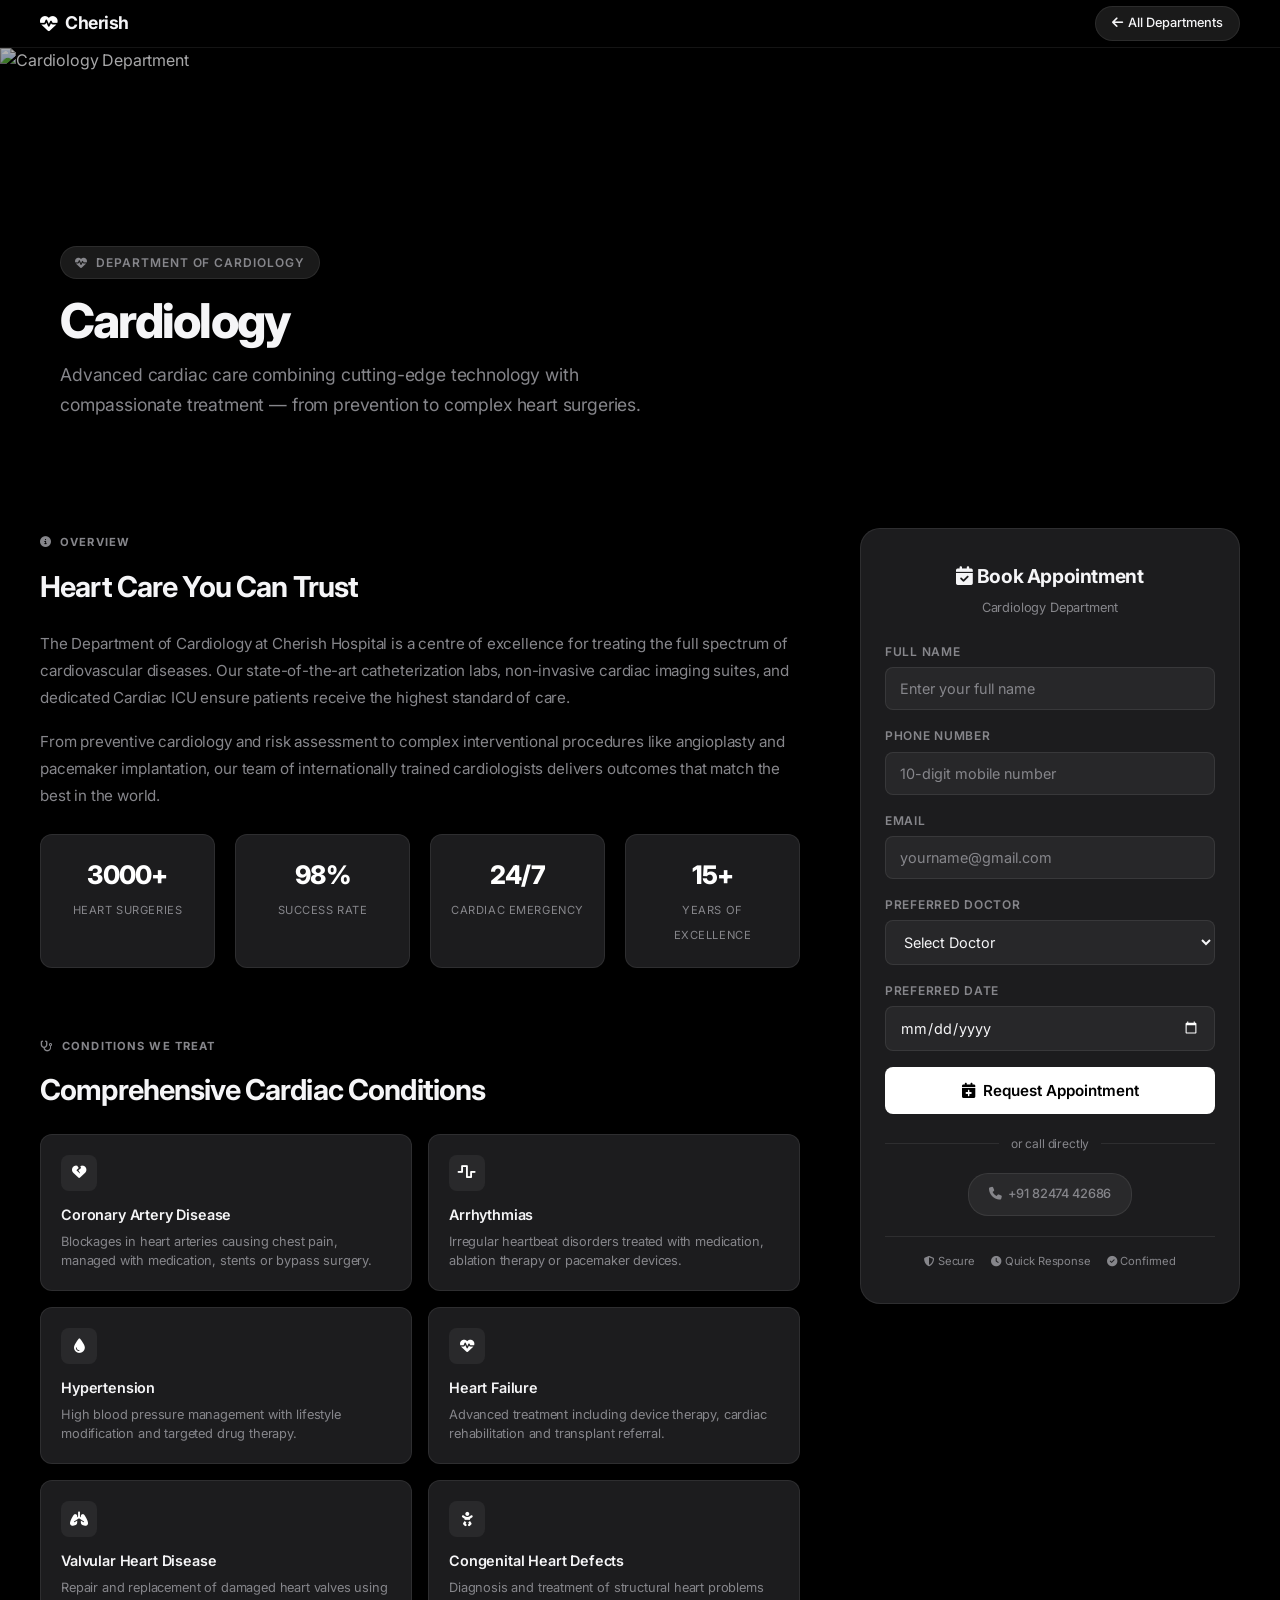
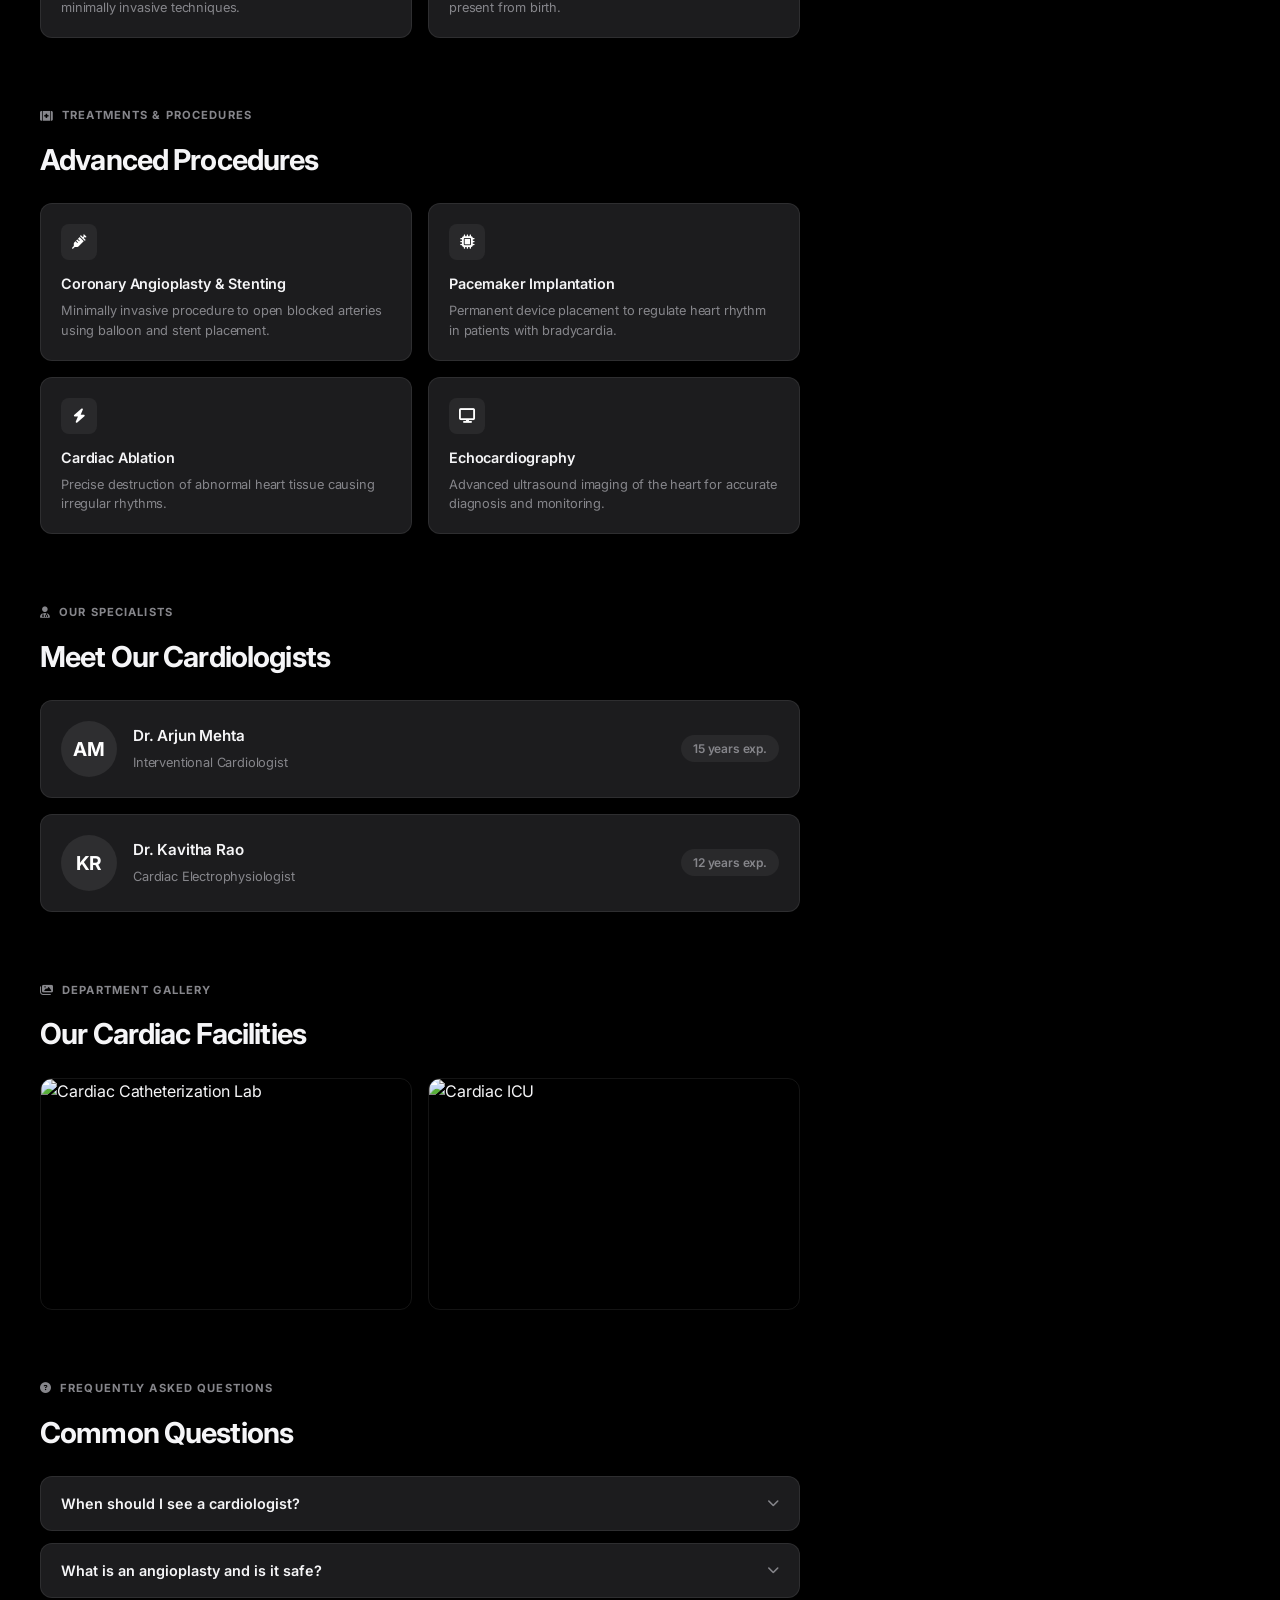
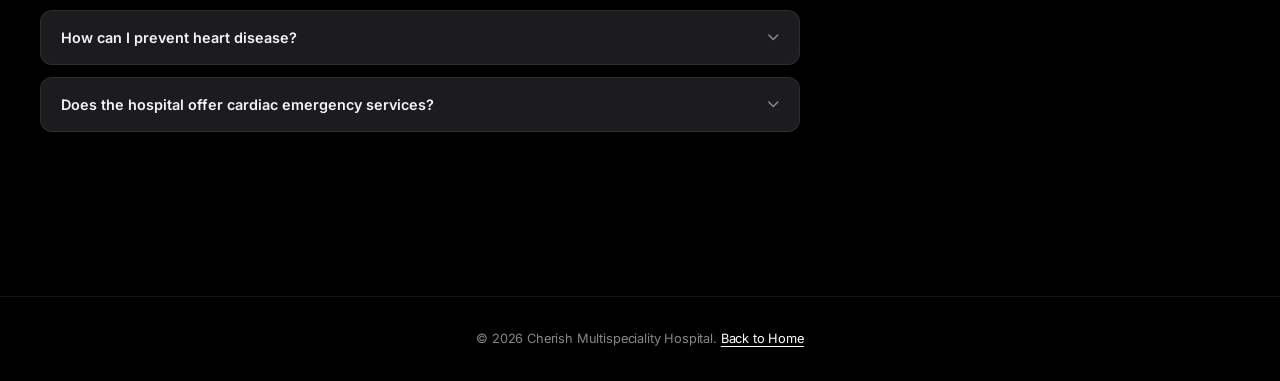
==== departments/cardiology.html @ f90f2aa4 "Cherish Multispeciality Hospital - Complete patient portal with OTP booking" ====
<!DOCTYPE html>
<html lang="en">
<head>
    <meta charset="UTF-8">
    <meta name="viewport" content="width=device-width, initial-scale=1.0">
    <title>Cardiology — Cherish Multispeciality Hospital</title>
    <meta name="description" content="Expert cardiac care with advanced diagnostics, interventional procedures and cardiac surgery at Cherish Hospital.">
    <link rel="preconnect" href="https://fonts.googleapis.com">
    <link rel="preconnect" href="https://fonts.gstatic.com" crossorigin>
    <link href="https://fonts.googleapis.com/css2?family=Inter:wght@300;400;500;600;700;800&display=swap" rel="stylesheet">
    <link rel="stylesheet" href="https://cdnjs.cloudflare.com/ajax/libs/font-awesome/6.5.1/css/all.min.css">
    <link rel="stylesheet" href="../dept-style.css">
</head>
<body>

    <!-- NAV -->
    <nav class="dept-nav">
        <a href="../index.html" class="nav-logo"><i class="fa-solid fa-heart-pulse"></i><span>Cherish</span></a>
        <a href="../index.html#departments" class="nav-back"><i class="fa-solid fa-arrow-left"></i> All Departments</a>
    </nav>

    <!-- HERO -->
    <section class="dept-hero">
        <div class="dept-hero-bg"><img src="https://images.unsplash.com/photo-1623134915831-9dcb66cf9a8e?auto=format&fit=crop&w=1400&q=80" alt="Cardiology Department"></div>
        <div class="dept-hero-overlay"></div>
        <div class="dept-hero-content">
            <div class="dept-hero-tag"><i class="fa-solid fa-heart-pulse"></i> Department of Cardiology</div>
            <h1>Cardiology</h1>
            <p>Advanced cardiac care combining cutting-edge technology with compassionate treatment — from prevention to complex heart surgeries.</p>
        </div>
    </section>

    <!-- BODY: LEFT CONTENT + RIGHT BOOKING -->
    <div class="dept-body">
        <div class="dept-content">

            <!-- OVERVIEW -->
            <div class="dept-section">
                <div class="dept-section-label"><i class="fa-solid fa-circle-info"></i> Overview</div>
                <h2>Heart Care You Can Trust</h2>
                <p>The Department of Cardiology at Cherish Hospital is a centre of excellence for treating the full spectrum of cardiovascular diseases. Our state-of-the-art catheterization labs, non-invasive cardiac imaging suites, and dedicated Cardiac ICU ensure patients receive the highest standard of care.</p>
                <p>From preventive cardiology and risk assessment to complex interventional procedures like angioplasty and pacemaker implantation, our team of internationally trained cardiologists delivers outcomes that match the best in the world.</p>

                <div class="key-stats">
                    <div class="key-stat"><strong>3000+</strong><span>Heart Surgeries</span></div>
                    <div class="key-stat"><strong>98%</strong><span>Success Rate</span></div>
                    <div class="key-stat"><strong>24/7</strong><span>Cardiac Emergency</span></div>
                    <div class="key-stat"><strong>15+</strong><span>Years of Excellence</span></div>
                </div>
            </div>

            <!-- CONDITIONS WE TREAT -->
            <div class="dept-section">
                <div class="dept-section-label"><i class="fa-solid fa-stethoscope"></i> Conditions We Treat</div>
                <h2>Comprehensive Cardiac Conditions</h2>
                <div class="info-grid">
                    <div class="info-card">
                        <div class="info-icon"><i class="fa-solid fa-heart-crack"></i></div>
                        <h4>Coronary Artery Disease</h4>
                        <p>Blockages in heart arteries causing chest pain, managed with medication, stents or bypass surgery.</p>
                    </div>
                    <div class="info-card">
                        <div class="info-icon"><i class="fa-solid fa-wave-square"></i></div>
                        <h4>Arrhythmias</h4>
                        <p>Irregular heartbeat disorders treated with medication, ablation therapy or pacemaker devices.</p>
                    </div>
                    <div class="info-card">
                        <div class="info-icon"><i class="fa-solid fa-droplet"></i></div>
                        <h4>Hypertension</h4>
                        <p>High blood pressure management with lifestyle modification and targeted drug therapy.</p>
                    </div>
                    <div class="info-card">
                        <div class="info-icon"><i class="fa-solid fa-heart-pulse"></i></div>
                        <h4>Heart Failure</h4>
                        <p>Advanced treatment including device therapy, cardiac rehabilitation and transplant referral.</p>
                    </div>
                    <div class="info-card">
                        <div class="info-icon"><i class="fa-solid fa-lungs"></i></div>
                        <h4>Valvular Heart Disease</h4>
                        <p>Repair and replacement of damaged heart valves using minimally invasive techniques.</p>
                    </div>
                    <div class="info-card">
                        <div class="info-icon"><i class="fa-solid fa-baby"></i></div>
                        <h4>Congenital Heart Defects</h4>
                        <p>Diagnosis and treatment of structural heart problems present from birth.</p>
                    </div>
                </div>
            </div>

            <!-- TREATMENTS & PROCEDURES -->
            <div class="dept-section">
                <div class="dept-section-label"><i class="fa-solid fa-kit-medical"></i> Treatments & Procedures</div>
                <h2>Advanced Procedures</h2>
                <div class="info-grid">
                    <div class="info-card">
                        <div class="info-icon"><i class="fa-solid fa-syringe"></i></div>
                        <h4>Coronary Angioplasty & Stenting</h4>
                        <p>Minimally invasive procedure to open blocked arteries using balloon and stent placement.</p>
                    </div>
                    <div class="info-card">
                        <div class="info-icon"><i class="fa-solid fa-microchip"></i></div>
                        <h4>Pacemaker Implantation</h4>
                        <p>Permanent device placement to regulate heart rhythm in patients with bradycardia.</p>
                    </div>
                    <div class="info-card">
                        <div class="info-icon"><i class="fa-solid fa-bolt"></i></div>
                        <h4>Cardiac Ablation</h4>
                        <p>Precise destruction of abnormal heart tissue causing irregular rhythms.</p>
                    </div>
                    <div class="info-card">
                        <div class="info-icon"><i class="fa-solid fa-display"></i></div>
                        <h4>Echocardiography</h4>
                        <p>Advanced ultrasound imaging of the heart for accurate diagnosis and monitoring.</p>
                    </div>
                </div>
            </div>

            <!-- OUR DOCTORS -->
            <div class="dept-section">
                <div class="dept-section-label"><i class="fa-solid fa-user-doctor"></i> Our Specialists</div>
                <h2>Meet Our Cardiologists</h2>
                <div class="doctors-list">
                    <div class="doctor-row">
                        <div class="doctor-avatar">AM</div>
                        <div class="doctor-info">
                            <h4>Dr. Arjun Mehta</h4>
                            <p>Interventional Cardiologist</p>
                        </div>
                        <span class="doctor-exp">15 years exp.</span>
                    </div>
                    <div class="doctor-row">
                        <div class="doctor-avatar">KR</div>
                        <div class="doctor-info">
                            <h4>Dr. Kavitha Rao</h4>
                            <p>Cardiac Electrophysiologist</p>
                        </div>
                        <span class="doctor-exp">12 years exp.</span>
                    </div>
                </div>
            </div>

            <!-- GALLERY -->
            <div class="dept-section">
                <div class="dept-section-label"><i class="fa-solid fa-images"></i> Department Gallery</div>
                <h2>Our Cardiac Facilities</h2>
                <div class="dept-gallery">
                    <img src="https://images.unsplash.com/photo-1612349317150-e413f6a5b16d?auto=format&fit=crop&w=600&q=80" alt="Cardiac Catheterization Lab" loading="lazy">
                    <img src="https://images.unsplash.com/photo-1612276529731-4b21494e6d71?auto=format&fit=crop&w=600&q=80" alt="Cardiac ICU" loading="lazy">
                </div>
            </div>

            <!-- FAQ -->
            <div class="dept-section">
                <div class="dept-section-label"><i class="fa-solid fa-circle-question"></i> Frequently Asked Questions</div>
                <h2>Common Questions</h2>
                <div class="faq-list">
                    <div class="faq-item">
                        <button class="faq-question" onclick="this.parentElement.classList.toggle('open')">When should I see a cardiologist? <i class="fa-solid fa-chevron-down"></i></button>
                        <div class="faq-answer"><p>You should see a cardiologist if you experience chest pain, shortness of breath, dizziness, irregular heartbeat, or have risk factors like diabetes, high blood pressure, or a family history of heart disease.</p></div>
                    </div>
                    <div class="faq-item">
                        <button class="faq-question" onclick="this.parentElement.classList.toggle('open')">What is an angioplasty and is it safe? <i class="fa-solid fa-chevron-down"></i></button>
                        <div class="faq-answer"><p>Angioplasty is a minimally invasive procedure to open blocked coronary arteries. It has a very high success rate (over 95%) and most patients go home within 24-48 hours.</p></div>
                    </div>
                    <div class="faq-item">
                        <button class="faq-question" onclick="this.parentElement.classList.toggle('open')">How can I prevent heart disease? <i class="fa-solid fa-chevron-down"></i></button>
                        <div class="faq-answer"><p>Regular exercise, a balanced diet, maintaining a healthy weight, avoiding smoking, managing stress, and regular health check-ups are the key pillars of heart disease prevention.</p></div>
                    </div>
                    <div class="faq-item">
                        <button class="faq-question" onclick="this.parentElement.classList.toggle('open')">Does the hospital offer cardiac emergency services? <i class="fa-solid fa-chevron-down"></i></button>
                        <div class="faq-answer"><p>Yes, our cardiac emergency services run 24/7 with a dedicated cardiac ICU, on-call interventional cardiologists, and door-to-balloon time under 60 minutes.</p></div>
                    </div>
                </div>
            </div>

        </div>

        <!-- STICKY BOOKING WIDGET -->
        <aside class="dept-booking">
            <div class="booking-widget">
                <div class="booking-widget-header">
                    <h3><i class="fa-solid fa-calendar-check"></i> Book Appointment</h3>
                    <p>Cardiology Department</p>
                </div>
                <div class="bw-field">
                    <label for="bw-name">Full Name</label>
                    <input type="text" id="bw-name" placeholder="Enter your full name">
                </div>
                <div class="bw-field">
                    <label for="bw-phone">Phone Number</label>
                    <input type="tel" id="bw-phone" placeholder="10-digit mobile number" maxlength="10">
                </div>
                <div class="bw-field">
                    <label for="bw-email">Email</label>
                    <input type="email" id="bw-email" placeholder="yourname@gmail.com">
                </div>
                <div class="bw-field">
                    <label for="bw-doctor">Preferred Doctor</label>
                    <select id="bw-doctor">
                        <option value="">Select Doctor</option>
                        <option value="Dr. Arjun Mehta">Dr. Arjun Mehta — Interventional Cardiologist</option>
                        <option value="Dr. Kavitha Rao">Dr. Kavitha Rao — Cardiac Electrophysiologist</option>
                    </select>
                </div>
                <div class="bw-field">
                    <label for="bw-date">Preferred Date</label>
                    <input type="date" id="bw-date">
                </div>
                <button class="bw-submit" onclick="alert('Thank you! Our team will call you within 30 minutes to confirm your appointment.')">
                    <i class="fa-solid fa-calendar-plus"></i> Request Appointment
                </button>
                <div class="bw-divider">or call directly</div>
                <div class="bw-contact">
                    <a href="tel:+918247442686"><i class="fa-solid fa-phone"></i> +91 82474 42686</a>
                </div>
                <div class="bw-trust">
                    <span><i class="fa-solid fa-shield-halved"></i> Secure</span>
                    <span><i class="fa-solid fa-clock"></i> Quick Response</span>
                    <span><i class="fa-solid fa-check-circle"></i> Confirmed</span>
                </div>
            </div>
        </aside>
    </div>

    <!-- FOOTER -->
    <footer class="dept-footer">
        <p>&copy; 2026 Cherish Multispeciality Hospital. <a href="../index.html">Back to Home</a></p>
    </footer>

</body>
</html>
---- dept-style.css ----
/* ================================================
   DEPARTMENT PAGE STYLES
   Shared across all department sub-pages
   ================================================ */

/* ---------- RESET & VARS (inherit from main) ---------- */
*,*::before,*::after{box-sizing:border-box;margin:0;padding:0}
:root {
    --primary: #000;
    --primary-light: #111;
    --card-bg: #1c1c1e;
    --card-bg-hover: #2c2c2e;
    --text: #f5f5f7;
    --text-muted: #86868b;
    --accent: #ffffff;
    --blue-accent: #0071e3;
    --glass-bg: rgba(255,255,255,0.05);
    --glass-border: rgba(255,255,255,0.08);
    --radius: 20px;
    --radius-sm: 12px;
    --radius-xs: 8px;
    --shadow-lg: 0 24px 48px rgba(0,0,0,0.4);
    --transition: 0.3s cubic-bezier(.4,0,.2,1);
    --font-body: 'Inter', -apple-system, system-ui, sans-serif;
    --nav-height: 48px;
}

html { scroll-behavior: smooth; }
body {
    font-family: var(--font-body);
    background: var(--primary);
    color: var(--text);
    line-height: 1.6;
    letter-spacing: -0.01em;
    -webkit-font-smoothing: antialiased;
    overflow-x: hidden;
}

a { color: inherit; text-decoration: none; }
img { max-width: 100%; display: block; }
button { cursor: pointer; font-family: inherit; }

/* ---------- NAVBAR ---------- */
.dept-nav {
    position: fixed;
    top: 0; left: 0; right: 0;
    height: var(--nav-height);
    background: rgba(0,0,0,0.85);
    backdrop-filter: saturate(180%) blur(20px);
    -webkit-backdrop-filter: saturate(180%) blur(20px);
    border-bottom: 1px solid var(--glass-border);
    z-index: 1000;
    display: flex;
    align-items: center;
    padding: 0 40px;
}

.dept-nav .nav-logo {
    display: flex;
    align-items: center;
    gap: 8px;
    font-size: 1.1rem;
    font-weight: 700;
    color: var(--text);
    letter-spacing: -0.03em;
}

.dept-nav .nav-logo i { color: #fff; }

.nav-back {
    margin-left: auto;
    display: flex;
    align-items: center;
    gap: 6px;
    padding: 6px 16px;
    border-radius: 20px;
    background: rgba(255,255,255,0.1);
    border: 1px solid var(--glass-border);
    color: var(--text);
    font-size: 0.8rem;
    font-weight: 500;
    transition: all var(--transition);
}

.nav-back:hover {
    background: #fff;
    color: #000;
    border-color: #fff;
}

/* ---------- HERO BANNER ---------- */
.dept-hero {
    position: relative;
    height: 420px;
    display: flex;
    align-items: flex-end;
    margin-top: var(--nav-height);
    overflow: hidden;
}

.dept-hero-bg {
    position: absolute;
    inset: 0;
}

.dept-hero-bg img {
    width: 100%; height: 100%;
    object-fit: cover;
    object-position: center;
}

.dept-hero-overlay {
    position: absolute;
    inset: 0;
    background: linear-gradient(to top, #000 5%, rgba(0,0,0,0.55) 50%, rgba(0,0,0,0.3) 100%);
}

.dept-hero-content {
    position: relative;
    z-index: 2;
    padding: 0 60px 48px;
    max-width: 800px;
}

.dept-hero-tag {
    display: inline-flex;
    align-items: center;
    gap: 8px;
    padding: 6px 14px;
    background: rgba(255,255,255,0.1);
    border: 1px solid var(--glass-border);
    border-radius: 20px;
    font-size: 0.75rem;
    font-weight: 600;
    color: var(--text-muted);
    text-transform: uppercase;
    letter-spacing: 0.08em;
    margin-bottom: 16px;
}

.dept-hero h1 {
    font-size: 3rem;
    font-weight: 800;
    letter-spacing: -0.04em;
    line-height: 1.1;
    margin-bottom: 12px;
}

.dept-hero p {
    font-size: 1.1rem;
    color: var(--text-muted);
    line-height: 1.7;
    max-width: 600px;
}

/* ---------- MAIN LAYOUT: LEFT CONTENT + RIGHT STICKY BOOKING ---------- */
.dept-body {
    max-width: 1280px;
    margin: 0 auto;
    padding: 60px 40px 100px;
    display: grid;
    grid-template-columns: 1fr 380px;
    gap: 60px;
    align-items: start;
}

/* ----- LEFT: EDUCATION CONTENT ----- */
.dept-content {
    min-width: 0;
}

.dept-section {
    margin-bottom: 64px;
}

.dept-section-label {
    display: inline-flex;
    align-items: center;
    gap: 8px;
    font-size: 0.7rem;
    font-weight: 700;
    text-transform: uppercase;
    letter-spacing: 0.1em;
    color: var(--text-muted);
    margin-bottom: 12px;
}

.dept-section h2 {
    font-size: 1.8rem;
    font-weight: 700;
    letter-spacing: -0.03em;
    margin-bottom: 20px;
    color: var(--text);
}

.dept-section p {
    font-size: 0.95rem;
    color: var(--text-muted);
    line-height: 1.8;
    margin-bottom: 16px;
}

/* Info Grid (conditions, treatments) */
.info-grid {
    display: grid;
    grid-template-columns: 1fr 1fr;
    gap: 16px;
    margin-top: 20px;
}

.info-card {
    background: var(--card-bg);
    border: 1px solid var(--glass-border);
    border-radius: var(--radius-sm);
    padding: 20px;
    transition: all var(--transition);
}

.info-card:hover {
    background: var(--card-bg-hover);
    transform: translateY(-2px);
}

.info-card .info-icon {
    width: 36px; height: 36px;
    border-radius: 8px;
    background: rgba(255,255,255,0.06);
    display: flex;
    align-items: center;
    justify-content: center;
    margin-bottom: 12px;
    font-size: 0.9rem;
    color: #fff;
}

.info-card h4 {
    font-size: 0.9rem;
    font-weight: 600;
    margin-bottom: 6px;
    color: var(--text);
}

.info-card p {
    font-size: 0.8rem;
    color: var(--text-muted);
    line-height: 1.5;
    margin-bottom: 0;
}

/* Doctors List */
.doctors-list {
    display: flex;
    flex-direction: column;
    gap: 16px;
    margin-top: 20px;
}

.doctor-row {
    display: flex;
    align-items: center;
    gap: 16px;
    background: var(--card-bg);
    border: 1px solid var(--glass-border);
    border-radius: var(--radius-sm);
    padding: 20px;
    transition: all var(--transition);
}

.doctor-row:hover {
    background: var(--card-bg-hover);
}

.doctor-avatar {
    width: 56px; height: 56px;
    border-radius: 50%;
    background: rgba(255,255,255,0.08);
    display: flex;
    align-items: center;
    justify-content: center;
    font-size: 1.2rem;
    font-weight: 700;
    color: #fff;
    flex-shrink: 0;
}

.doctor-info h4 {
    font-size: 0.95rem;
    font-weight: 600;
    color: var(--text);
    margin-bottom: 2px;
}

.doctor-info p {
    font-size: 0.8rem;
    color: var(--text-muted);
    margin-bottom: 0;
}

.doctor-exp {
    margin-left: auto;
    padding: 4px 12px;
    background: rgba(255,255,255,0.06);
    border-radius: 20px;
    font-size: 0.75rem;
    font-weight: 600;
    color: var(--text-muted);
    white-space: nowrap;
}

/* Gallery */
.dept-gallery {
    display: grid;
    grid-template-columns: 1fr 1fr;
    gap: 16px;
    margin-top: 20px;
}

.dept-gallery img {
    width: 100%;
    aspect-ratio: 16/10;
    object-fit: cover;
    border-radius: var(--radius-sm);
    border: 1px solid var(--glass-border);
    transition: transform var(--transition);
}

.dept-gallery img:hover { transform: scale(1.02); }

/* Key Stats Row */
.key-stats {
    display: flex;
    gap: 20px;
    margin-top: 24px;
    flex-wrap: wrap;
}

.key-stat {
    flex: 1;
    min-width: 120px;
    text-align: center;
    padding: 20px 16px;
    background: var(--card-bg);
    border: 1px solid var(--glass-border);
    border-radius: var(--radius-sm);
}

.key-stat strong {
    display: block;
    font-size: 1.6rem;
    font-weight: 800;
    color: #fff;
    letter-spacing: -0.03em;
}

.key-stat span {
    font-size: 0.7rem;
    color: var(--text-muted);
    text-transform: uppercase;
    letter-spacing: 0.05em;
}

/* FAQ */
.faq-list {
    display: flex;
    flex-direction: column;
    gap: 12px;
    margin-top: 20px;
}

.faq-item {
    background: var(--card-bg);
    border: 1px solid var(--glass-border);
    border-radius: var(--radius-sm);
    overflow: hidden;
}

.faq-question {
    width: 100%;
    padding: 18px 20px;
    background: none;
    border: none;
    color: var(--text);
    font-size: 0.9rem;
    font-weight: 600;
    text-align: left;
    display: flex;
    justify-content: space-between;
    align-items: center;
    transition: background var(--transition);
}

.faq-question:hover { background: var(--card-bg-hover); }

.faq-question i {
    transition: transform var(--transition);
    font-size: 0.75rem;
    color: var(--text-muted);
}

.faq-item.open .faq-question i { transform: rotate(180deg); }

.faq-answer {
    max-height: 0;
    overflow: hidden;
    transition: max-height 0.4s ease, padding 0.3s ease;
    padding: 0 20px;
}

.faq-item.open .faq-answer {
    max-height: 200px;
    padding: 0 20px 18px;
}

.faq-answer p {
    font-size: 0.85rem;
    color: var(--text-muted);
    line-height: 1.7;
    margin-bottom: 0;
}

/* ----- RIGHT: STICKY BOOKING WIDGET ----- */
.dept-booking {
    position: sticky;
    top: calc(var(--nav-height) + 24px);
}

.booking-widget {
    background: var(--card-bg);
    border: 1px solid var(--glass-border);
    border-radius: var(--radius);
    padding: 32px 24px;
    box-shadow: var(--shadow-lg);
}

.booking-widget-header {
    text-align: center;
    margin-bottom: 24px;
}

.booking-widget-header h3 {
    font-size: 1.2rem;
    font-weight: 700;
    letter-spacing: -0.02em;
    margin-bottom: 6px;
}

.booking-widget-header p {
    font-size: 0.8rem;
    color: var(--text-muted);
}

.bw-field {
    margin-bottom: 16px;
}

.bw-field label {
    display: block;
    font-size: 0.75rem;
    font-weight: 600;
    color: var(--text-muted);
    text-transform: uppercase;
    letter-spacing: 0.06em;
    margin-bottom: 6px;
}

.bw-field input,
.bw-field select {
    width: 100%;
    padding: 12px 14px;
    background: rgba(255,255,255,0.05);
    border: 1px solid var(--glass-border);
    border-radius: var(--radius-xs);
    color: var(--text);
    font-size: 0.9rem;
    font-family: inherit;
    outline: none;
    transition: border-color var(--transition);
    color-scheme: dark;
}

.bw-field input:focus,
.bw-field select:focus {
    border-color: var(--blue-accent);
    box-shadow: 0 0 0 3px rgba(0,113,227,0.15);
}

.bw-field select option {
    background: #1c1c1e;
    color: #f5f5f7;
}

.bw-field input::placeholder { color: var(--text-muted); }

.bw-submit {
    width: 100%;
    padding: 14px;
    background: #fff;
    color: #000;
    border: none;
    border-radius: var(--radius-xs);
    font-size: 0.95rem;
    font-weight: 600;
    display: flex;
    align-items: center;
    justify-content: center;
    gap: 8px;
    transition: all var(--transition);
    margin-top: 8px;
}

.bw-submit:hover {
    background: #e5e5e5;
    transform: translateY(-1px);
}

.bw-divider {
    display: flex;
    align-items: center;
    gap: 12px;
    margin: 20px 0;
    font-size: 0.75rem;
    color: var(--text-muted);
}
.bw-divider::before, .bw-divider::after {
    content: '';
    flex: 1;
    height: 1px;
    background: var(--glass-border);
}

.bw-contact {
    text-align: center;
}

.bw-contact a {
    display: inline-flex;
    align-items: center;
    gap: 6px;
    padding: 10px 20px;
    border-radius: 20px;
    background: rgba(255,255,255,0.06);
    border: 1px solid var(--glass-border);
    font-size: 0.8rem;
    font-weight: 500;
    color: var(--text-muted);
    transition: all var(--transition);
}

.bw-contact a:hover {
    background: rgba(255,255,255,0.12);
    color: #fff;
}

/* Widget trust badges */
.bw-trust {
    display: flex;
    justify-content: center;
    gap: 16px;
    margin-top: 20px;
    padding-top: 16px;
    border-top: 1px solid var(--glass-border);
}

.bw-trust span {
    display: flex;
    align-items: center;
    gap: 4px;
    font-size: 0.7rem;
    color: var(--text-muted);
}

.bw-trust i { font-size: 0.65rem; }

/* ---------- FOOTER STRIP ---------- */
.dept-footer {
    padding: 32px 40px;
    border-top: 1px solid var(--glass-border);
    text-align: center;
}

.dept-footer p {
    font-size: 0.8rem;
    color: var(--text-muted);
}

.dept-footer a {
    color: #fff;
    text-decoration: underline;
    text-underline-offset: 3px;
}

/* ---------- RESPONSIVE ---------- */
@media (max-width: 1024px) {
    .dept-body {
        grid-template-columns: 1fr 340px;
        gap: 40px;
        padding: 40px 24px 80px;
    }
    .dept-hero-content { padding: 0 40px 40px; }
    .dept-hero h1 { font-size: 2.4rem; }
}

@media (max-width: 768px) {
    .dept-nav { padding: 0 20px; }

    .dept-hero { height: 340px; }
    .dept-hero-content { padding: 0 24px 32px; }
    .dept-hero h1 { font-size: 2rem; }
    .dept-hero p { font-size: 0.95rem; }

    .dept-body {
        grid-template-columns: 1fr;
        gap: 40px;
        padding: 32px 20px 60px;
    }

    .dept-booking {
        position: relative;
        top: 0;
    }

    .info-grid { grid-template-columns: 1fr; }
    .dept-gallery { grid-template-columns: 1fr; }
    .key-stats { gap: 12px; }
    .key-stat { min-width: 100px; padding: 16px 12px; }
    .doctor-exp { display: none; }
}

@media (max-width: 480px) {
    .dept-hero { height: 280px; }
    .dept-hero h1 { font-size: 1.6rem; }
    .key-stats { flex-direction: column; }
}
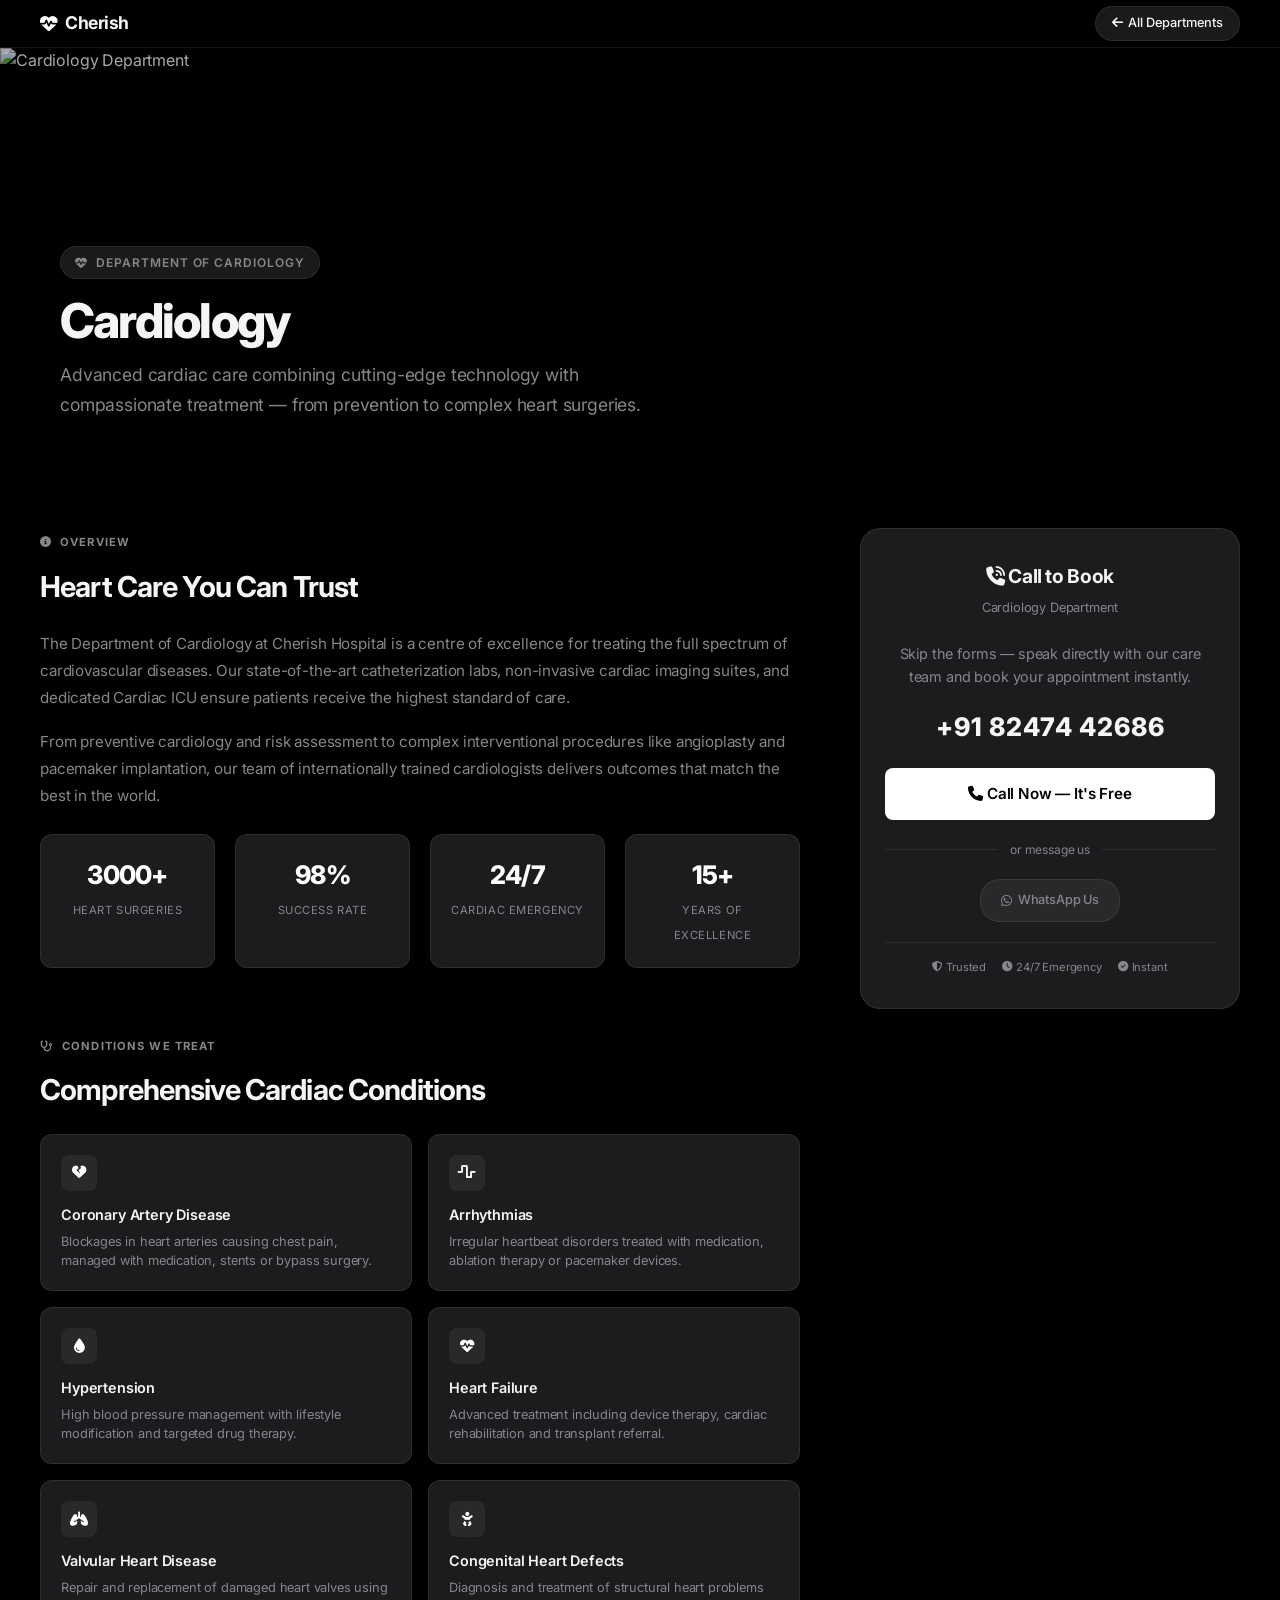
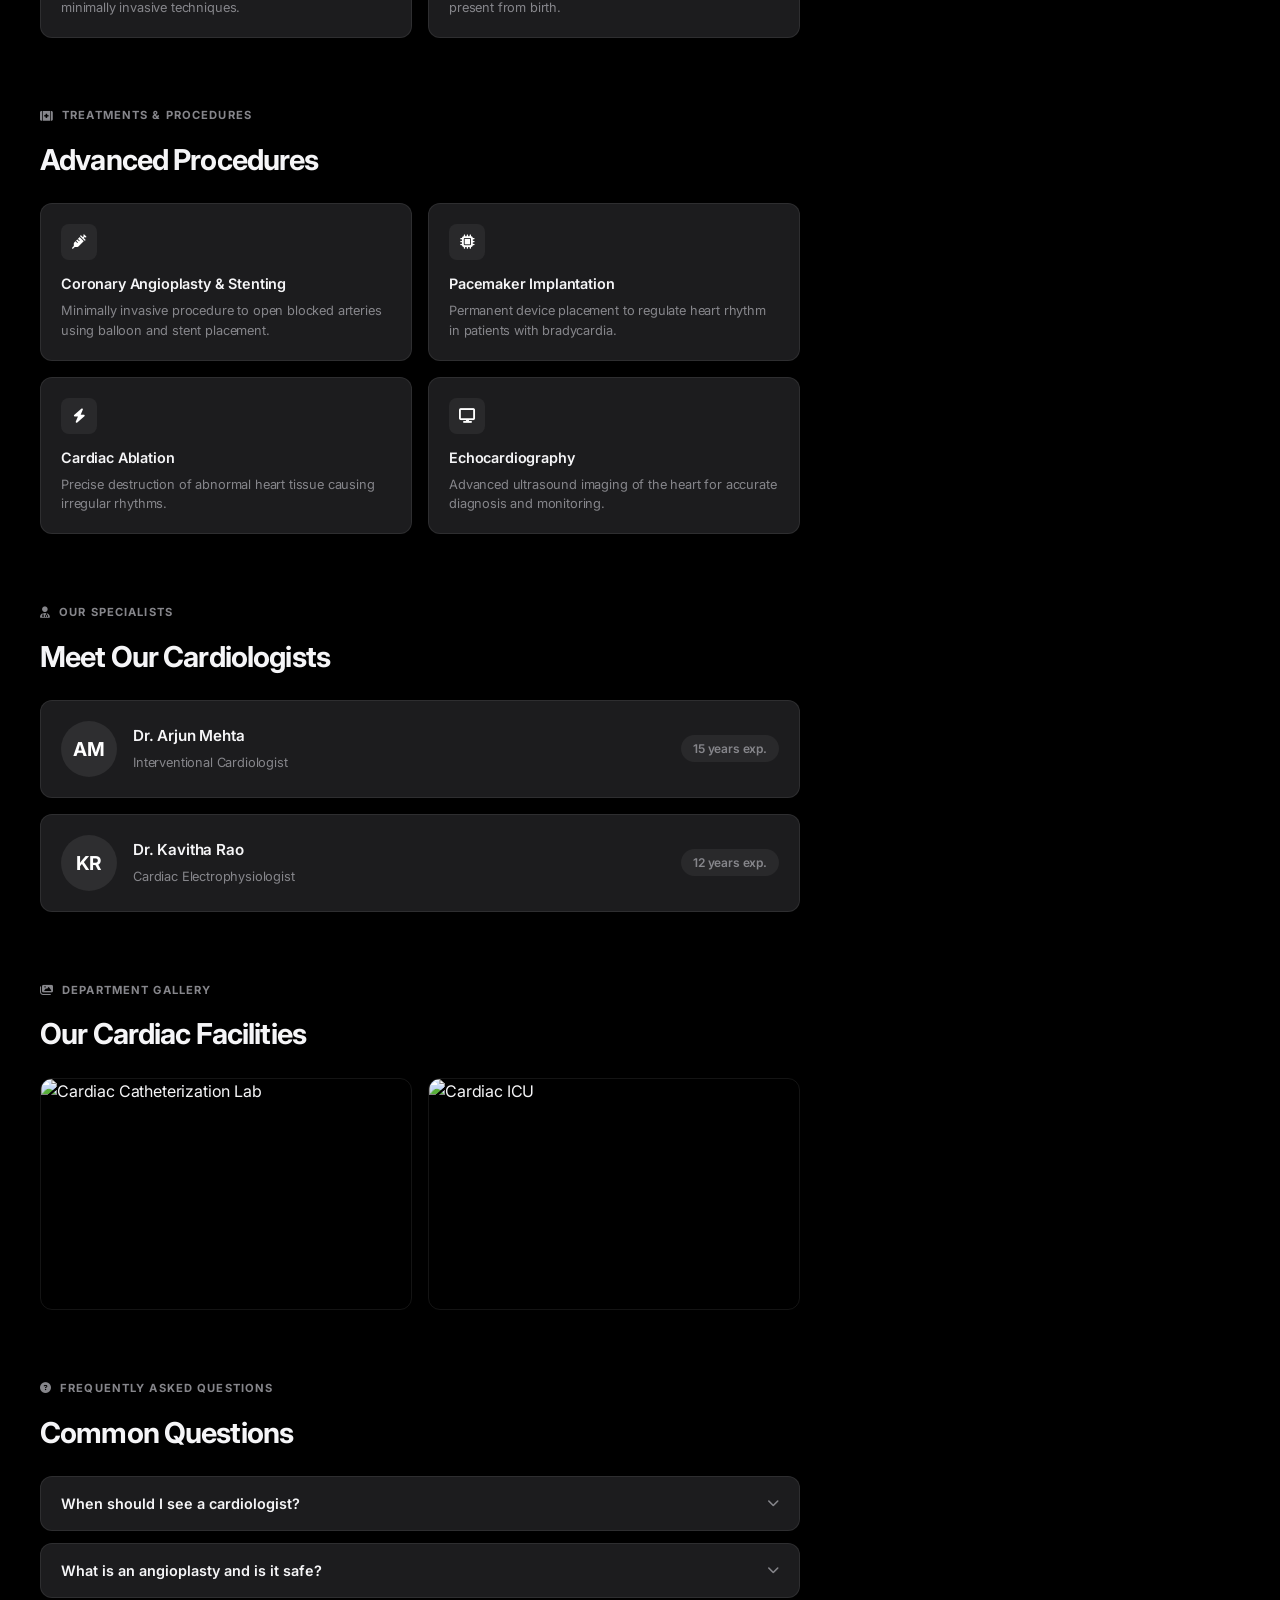
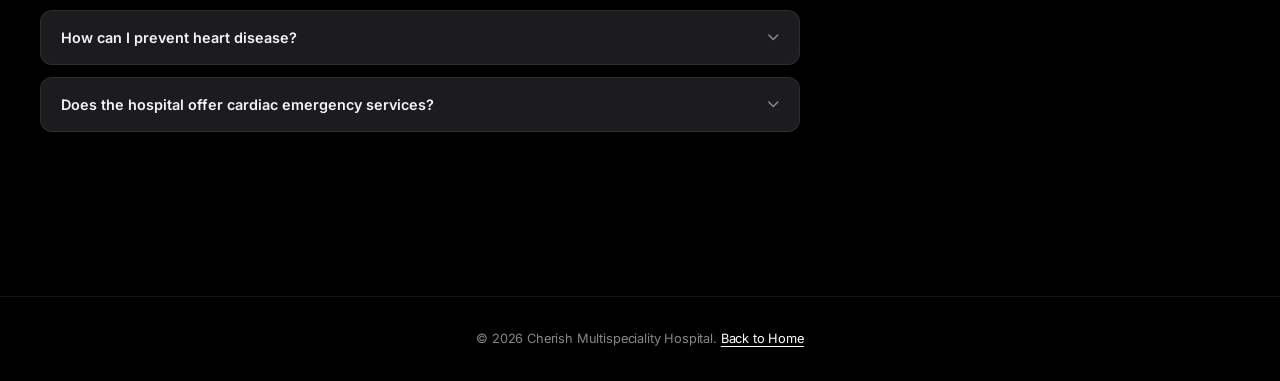
==== commit 03dfce5a: "Replace booking system with Smart Call CTA across entire site - Remove multi-step booking wizard (OT" ====
--- a/departments/cardiology.html
+++ b/departments/cardiology.html
@@ -175,48 +175,26 @@
 
         </div>
 
-        <!-- STICKY BOOKING WIDGET -->
+        <!-- SMART CALL WIDGET -->
         <aside class="dept-booking">
-            <div class="booking-widget">
+            <div class="booking-widget" style="text-align:center;">
                 <div class="booking-widget-header">
-                    <h3><i class="fa-solid fa-calendar-check"></i> Book Appointment</h3>
+                    <h3><i class="fa-solid fa-phone-volume"></i> Call to Book</h3>
                     <p>Cardiology Department</p>
                 </div>
-                <div class="bw-field">
-                    <label for="bw-name">Full Name</label>
-                    <input type="text" id="bw-name" placeholder="Enter your full name">
-                </div>
-                <div class="bw-field">
-                    <label for="bw-phone">Phone Number</label>
-                    <input type="tel" id="bw-phone" placeholder="10-digit mobile number" maxlength="10">
-                </div>
-                <div class="bw-field">
-                    <label for="bw-email">Email</label>
-                    <input type="email" id="bw-email" placeholder="yourname@gmail.com">
-                </div>
-                <div class="bw-field">
-                    <label for="bw-doctor">Preferred Doctor</label>
-                    <select id="bw-doctor">
-                        <option value="">Select Doctor</option>
-                        <option value="Dr. Arjun Mehta">Dr. Arjun Mehta — Interventional Cardiologist</option>
-                        <option value="Dr. Kavitha Rao">Dr. Kavitha Rao — Cardiac Electrophysiologist</option>
-                    </select>
-                </div>
-                <div class="bw-field">
-                    <label for="bw-date">Preferred Date</label>
-                    <input type="date" id="bw-date">
-                </div>
-                <button class="bw-submit" onclick="alert('Thank you! Our team will call you within 30 minutes to confirm your appointment.')">
-                    <i class="fa-solid fa-calendar-plus"></i> Request Appointment
-                </button>
-                <div class="bw-divider">or call directly</div>
+                <p style="font-size:0.9rem;color:var(--text-muted);margin-bottom:1.2rem;">Skip the forms — speak directly with our care team and book your appointment instantly.</p>
+                <p style="font-size:1.6rem;font-weight:800;letter-spacing:1px;margin-bottom:1.2rem;">+91 82474 42686</p>
+                <a href="tel:+918247442686" class="bw-submit" style="display:block;text-align:center;text-decoration:none;">
+                    <i class="fa-solid fa-phone"></i> Call Now — It's Free
+                </a>
+                <div class="bw-divider">or message us</div>
                 <div class="bw-contact">
-                    <a href="tel:+918247442686"><i class="fa-solid fa-phone"></i> +91 82474 42686</a>
+                    <a href="https://wa.me/918247442686?text=Hi%2C%20I%20want%20to%20book%20an%20appointment%20in%20Cardiology" target="_blank" rel="noopener noreferrer"><i class="fa-brands fa-whatsapp"></i> WhatsApp Us</a>
                 </div>
                 <div class="bw-trust">
-                    <span><i class="fa-solid fa-shield-halved"></i> Secure</span>
-                    <span><i class="fa-solid fa-clock"></i> Quick Response</span>
-                    <span><i class="fa-solid fa-check-circle"></i> Confirmed</span>
+                    <span><i class="fa-solid fa-shield-halved"></i> Trusted</span>
+                    <span><i class="fa-solid fa-clock"></i> 24/7 Emergency</span>
+                    <span><i class="fa-solid fa-check-circle"></i> Instant</span>
                 </div>
             </div>
         </aside>
--- a/dept-style.css
+++ b/dept-style.css
@@ -630,4 +630,12 @@
     .dept-hero { height: 280px; }
     .dept-hero h1 { font-size: 1.6rem; }
     .key-stats { flex-direction: column; }
-}
+    .dept-body { padding: 24px 16px 48px; }
+}
+
+@media (max-width: 360px) {
+    .dept-hero { height: 240px; }
+    .dept-hero h1 { font-size: 1.4rem; }
+    .dept-hero-content { padding: 0 16px 24px; }
+    .dept-nav { padding: 0 12px; }
+}
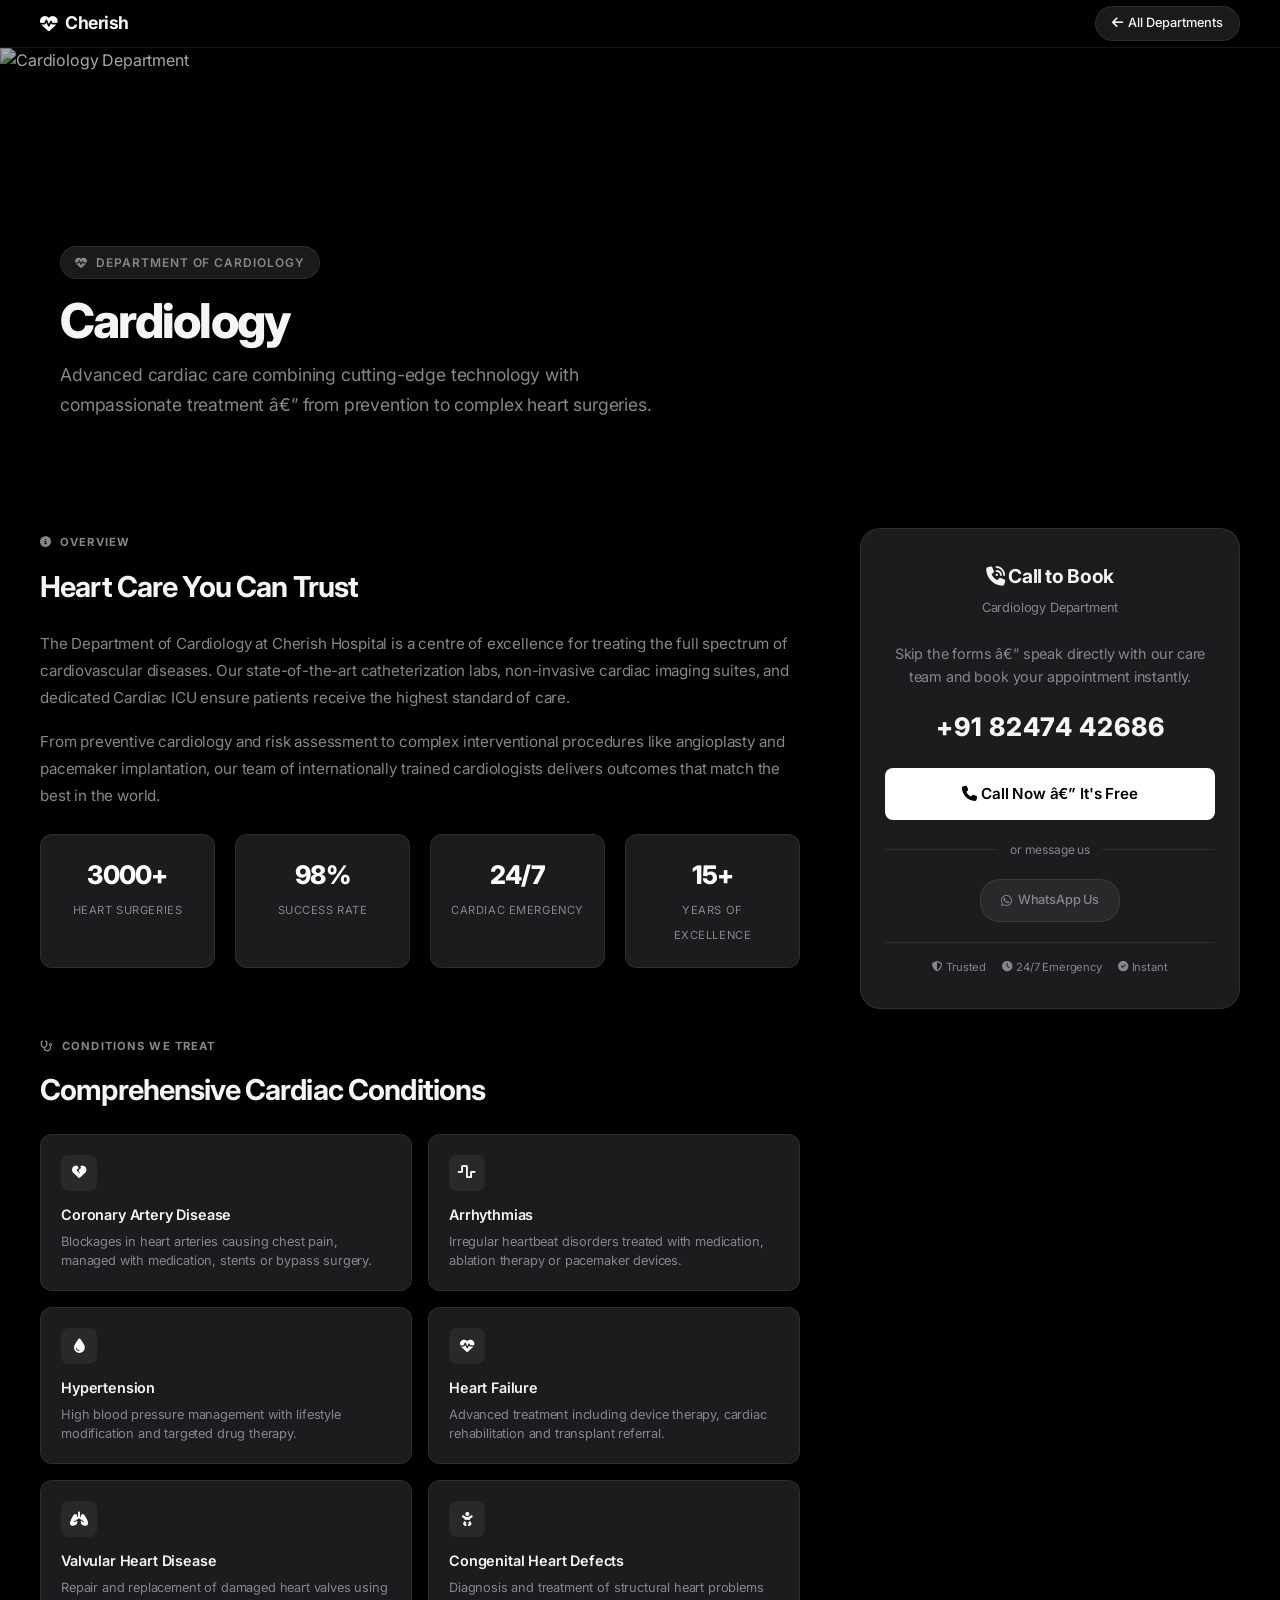
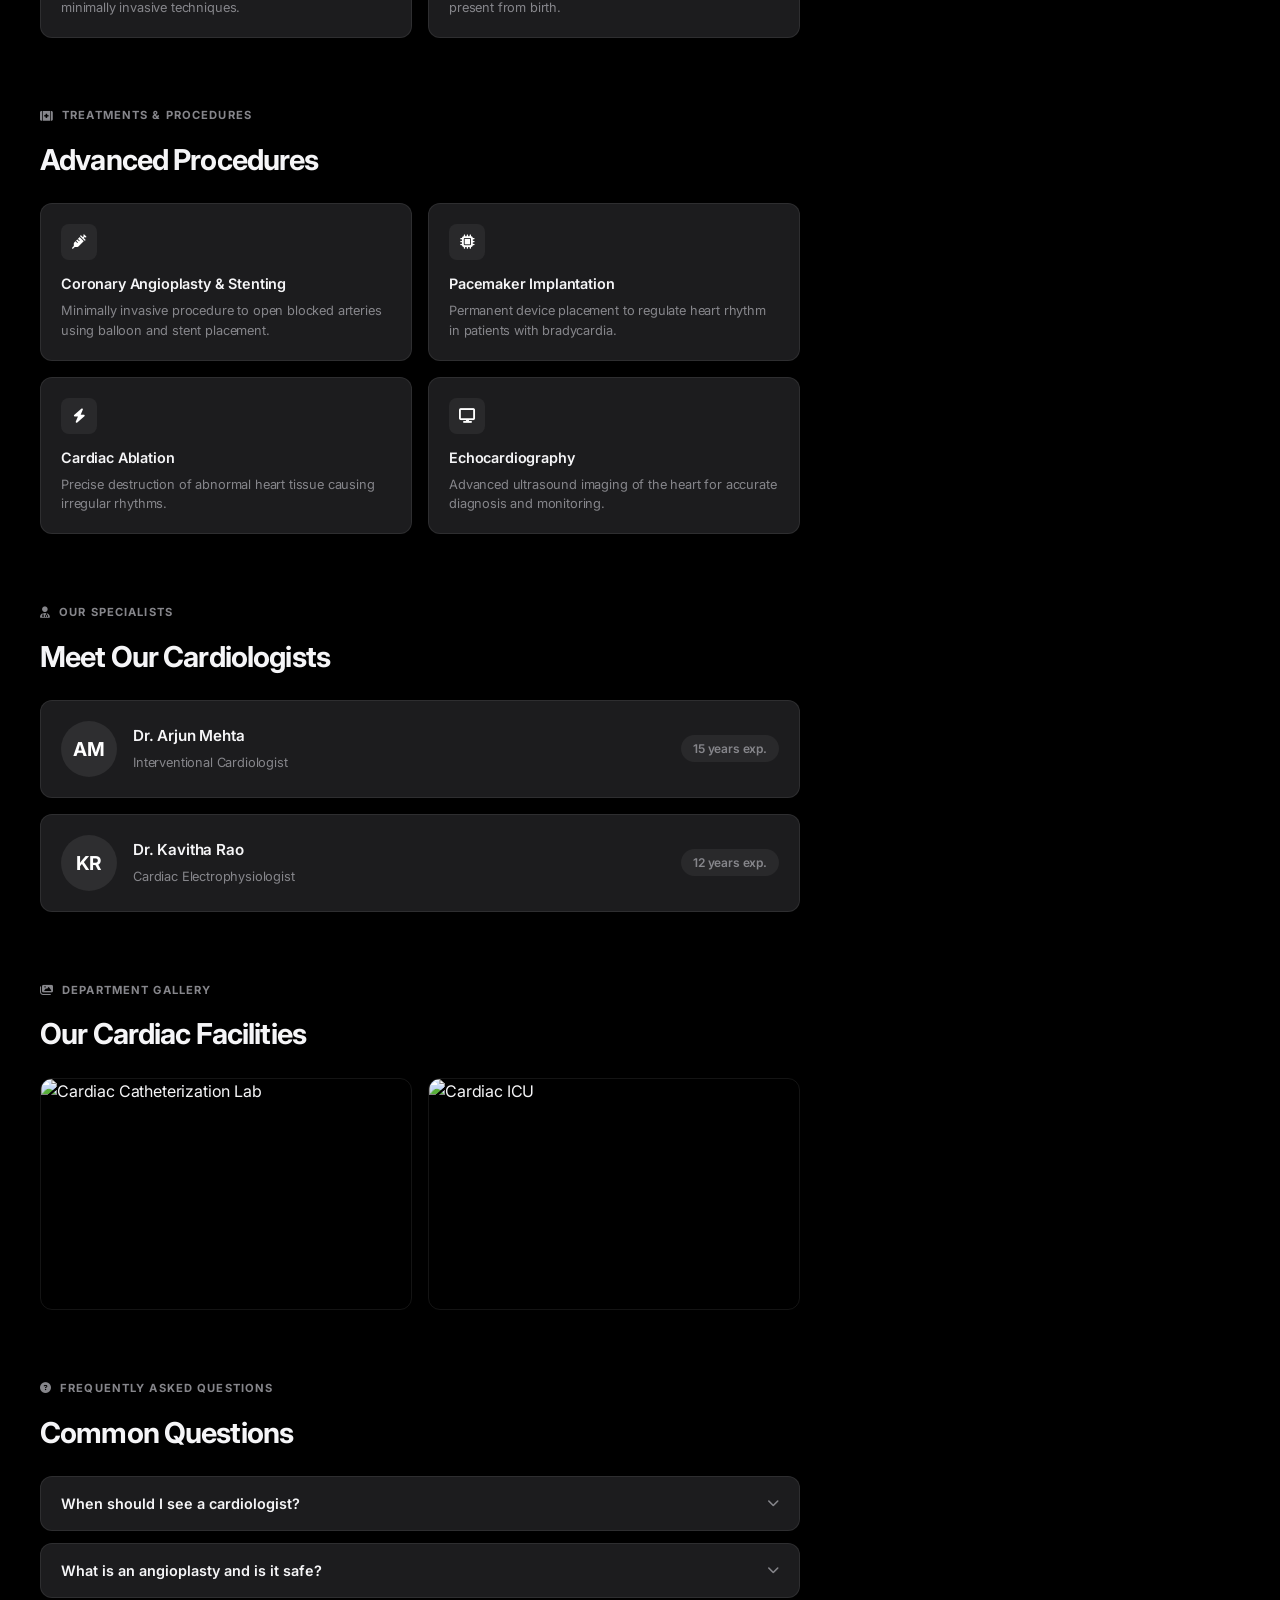
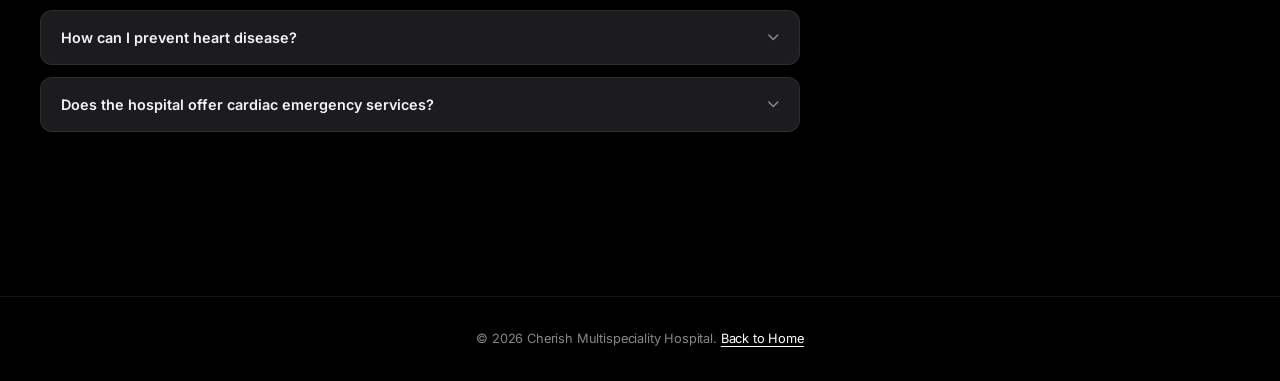
==== commit 6ce73548: "Clean up dead code and fix issues across codebase - Remove entire auth system (getUser/saveUser/clea" ====
--- a/departments/cardiology.html
+++ b/departments/cardiology.html
@@ -1,9 +1,9 @@
-<!DOCTYPE html>
+﻿<!DOCTYPE html>
 <html lang="en">
 <head>
     <meta charset="UTF-8">
     <meta name="viewport" content="width=device-width, initial-scale=1.0">
-    <title>Cardiology — Cherish Multispeciality Hospital</title>
+    <title>Cardiology â€” Cherish Multispeciality Hospital</title>
     <meta name="description" content="Expert cardiac care with advanced diagnostics, interventional procedures and cardiac surgery at Cherish Hospital.">
     <link rel="preconnect" href="https://fonts.googleapis.com">
     <link rel="preconnect" href="https://fonts.gstatic.com" crossorigin>
@@ -26,7 +26,7 @@
         <div class="dept-hero-content">
             <div class="dept-hero-tag"><i class="fa-solid fa-heart-pulse"></i> Department of Cardiology</div>
             <h1>Cardiology</h1>
-            <p>Advanced cardiac care combining cutting-edge technology with compassionate treatment — from prevention to complex heart surgeries.</p>
+            <p>Advanced cardiac care combining cutting-edge technology with compassionate treatment â€” from prevention to complex heart surgeries.</p>
         </div>
     </section>
 
@@ -177,15 +177,15 @@
 
         <!-- SMART CALL WIDGET -->
         <aside class="dept-booking">
-            <div class="booking-widget" style="text-align:center;">
+            <div class="booking-widget">
                 <div class="booking-widget-header">
                     <h3><i class="fa-solid fa-phone-volume"></i> Call to Book</h3>
                     <p>Cardiology Department</p>
                 </div>
-                <p style="font-size:0.9rem;color:var(--text-muted);margin-bottom:1.2rem;">Skip the forms — speak directly with our care team and book your appointment instantly.</p>
-                <p style="font-size:1.6rem;font-weight:800;letter-spacing:1px;margin-bottom:1.2rem;">+91 82474 42686</p>
-                <a href="tel:+918247442686" class="bw-submit" style="display:block;text-align:center;text-decoration:none;">
-                    <i class="fa-solid fa-phone"></i> Call Now — It's Free
+                <p class="bw-desc">Skip the forms â€” speak directly with our care team and book your appointment instantly.</p>
+                <p class="bw-phone">+91 82474 42686</p>
+                <a href="tel:+918247442686" class="bw-submit">
+                    <i class="fa-solid fa-phone"></i> Call Now â€” It's Free
                 </a>
                 <div class="bw-divider">or message us</div>
                 <div class="bw-contact">
--- a/dept-style.css
+++ b/dept-style.css
@@ -430,10 +430,10 @@
     border-radius: var(--radius);
     padding: 32px 24px;
     box-shadow: var(--shadow-lg);
+    text-align: center;
 }
 
 .booking-widget-header {
-    text-align: center;
     margin-bottom: 24px;
 }
 
@@ -449,47 +449,18 @@
     color: var(--text-muted);
 }
 
-.bw-field {
-    margin-bottom: 16px;
-}
-
-.bw-field label {
-    display: block;
-    font-size: 0.75rem;
-    font-weight: 600;
-    color: var(--text-muted);
-    text-transform: uppercase;
-    letter-spacing: 0.06em;
-    margin-bottom: 6px;
-}
-
-.bw-field input,
-.bw-field select {
-    width: 100%;
-    padding: 12px 14px;
-    background: rgba(255,255,255,0.05);
-    border: 1px solid var(--glass-border);
-    border-radius: var(--radius-xs);
-    color: var(--text);
+.bw-desc {
     font-size: 0.9rem;
-    font-family: inherit;
-    outline: none;
-    transition: border-color var(--transition);
-    color-scheme: dark;
-}
-
-.bw-field input:focus,
-.bw-field select:focus {
-    border-color: var(--blue-accent);
-    box-shadow: 0 0 0 3px rgba(0,113,227,0.15);
-}
-
-.bw-field select option {
-    background: #1c1c1e;
-    color: #f5f5f7;
-}
-
-.bw-field input::placeholder { color: var(--text-muted); }
+    color: var(--text-muted);
+    margin-bottom: 1.2rem;
+}
+
+.bw-phone {
+    font-size: 1.6rem;
+    font-weight: 800;
+    letter-spacing: 1px;
+    margin-bottom: 1.2rem;
+}
 
 .bw-submit {
     width: 100%;
@@ -500,10 +471,9 @@
     border-radius: var(--radius-xs);
     font-size: 0.95rem;
     font-weight: 600;
-    display: flex;
-    align-items: center;
-    justify-content: center;
-    gap: 8px;
+    display: block;
+    text-align: center;
+    text-decoration: none;
     transition: all var(--transition);
     margin-top: 8px;
 }
